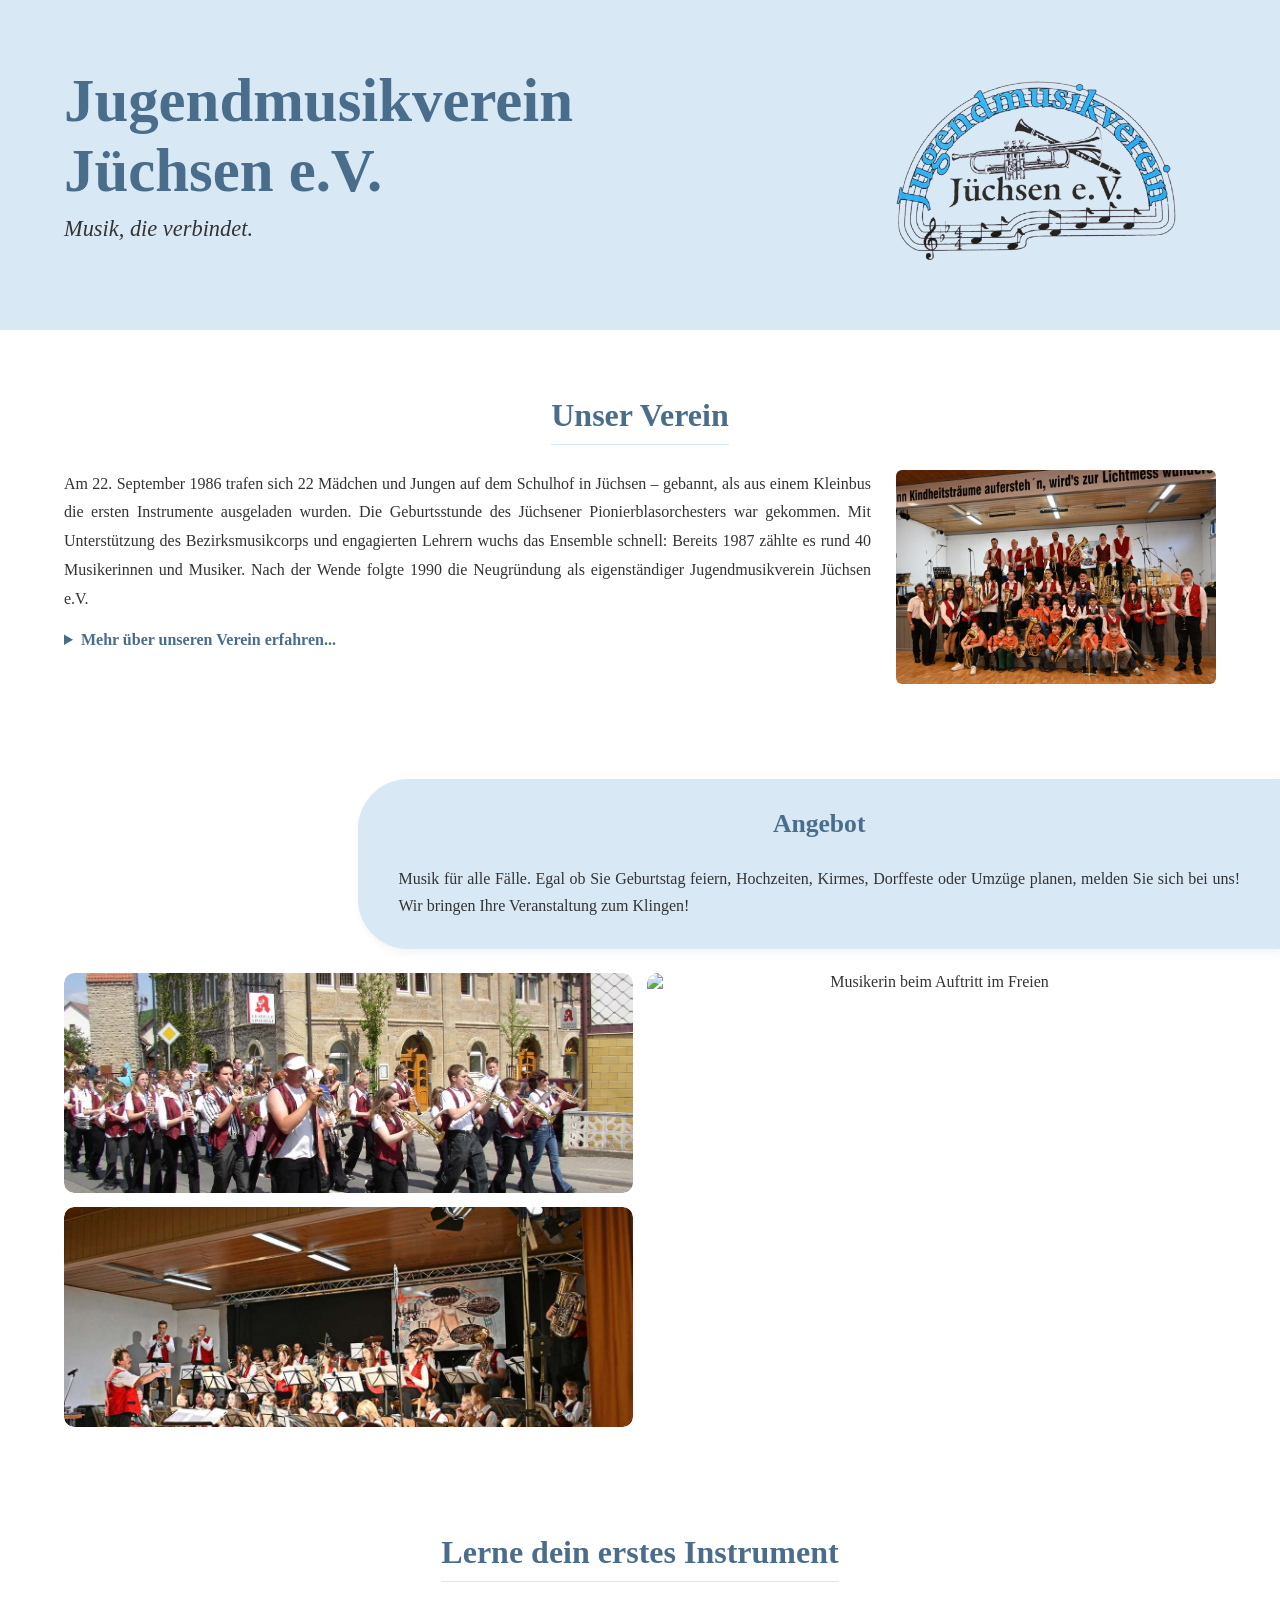
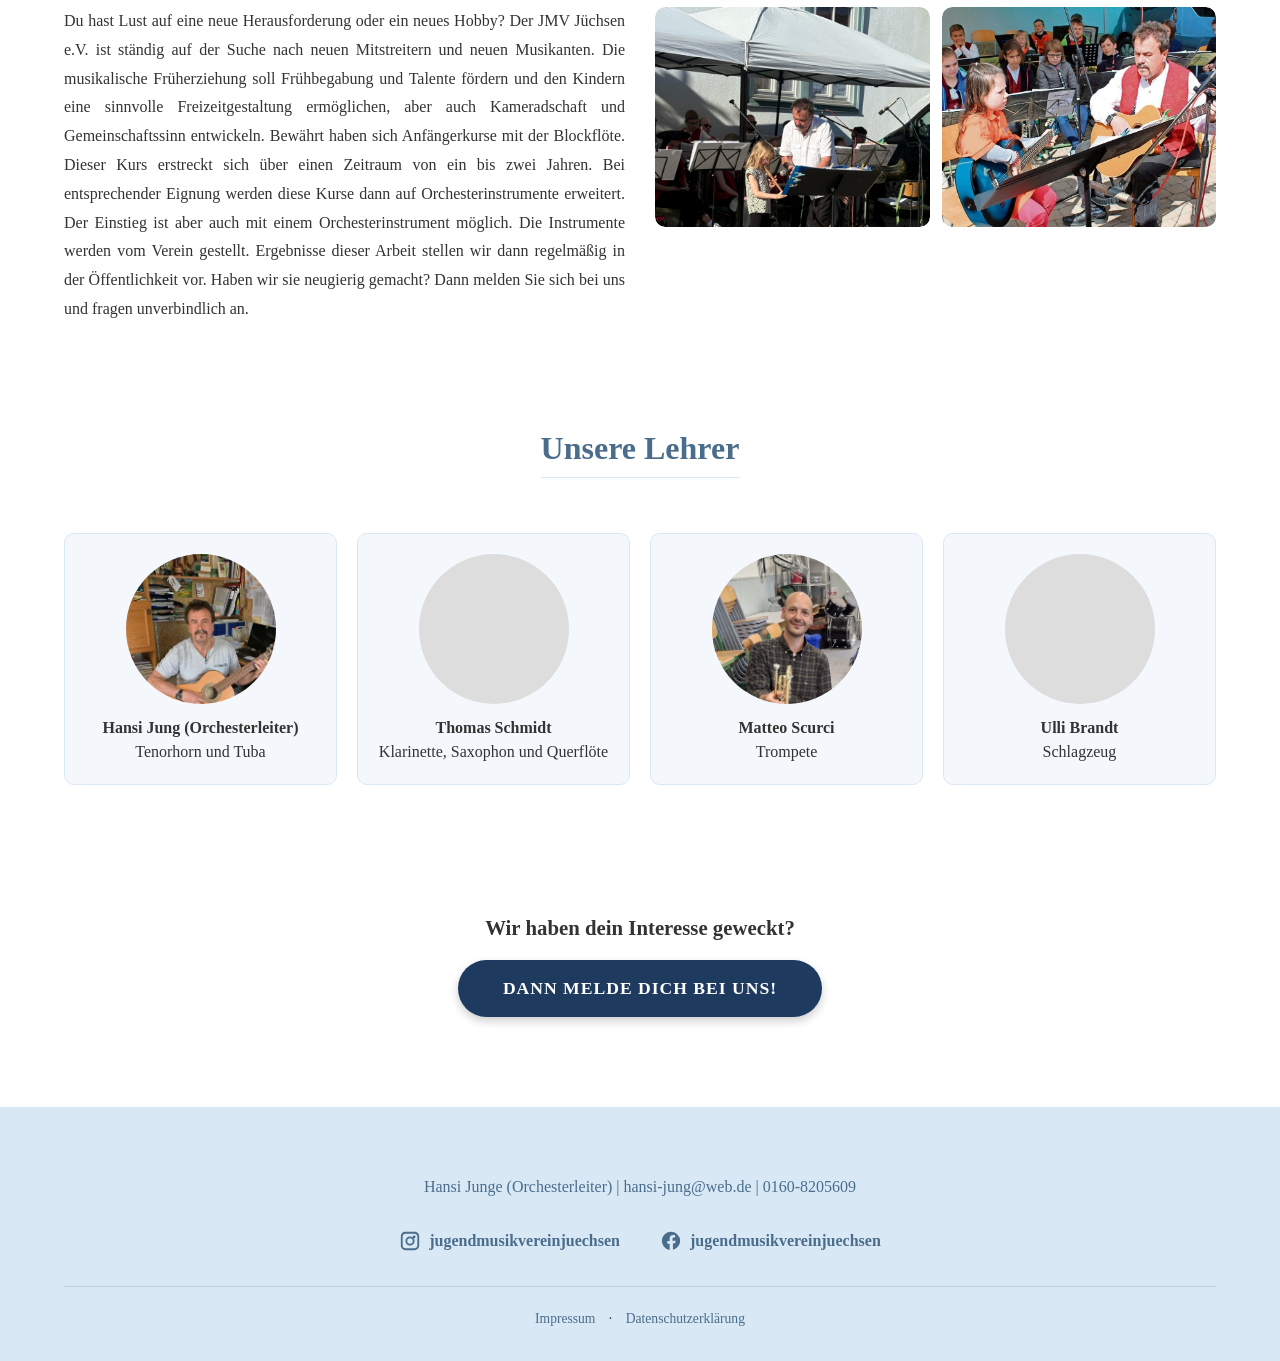
==== index.html @ d999003b "teacher grid" ====
<!DOCTYPE html>
<html lang="de">
<head>
    <meta charset="UTF-8">
    <meta name="viewport" content="width=device-width, initial-scale=1.0">
    <title>Jugendmusikverein Jüchsen e.V.</title>
    <link rel="stylesheet" href="style.css">
</head>
<body>

    <header class="header">
        <div class="header-content">
            <div>
                <h1>Jugendmusikverein <br>Jüchsen e.V.</h1>
                <p class="tagline">Musik, die verbindet.</p>
            </div>
            <img src="bilder/logo_bgr.png" alt="Logo JMV Jüchsen" class="logo-top">
        </div>
    </header>

    <main class="content-wrapper">

        <section class="section" id="verein">
            <h2>Unser Verein</h2>
            <div class="text-block">
                <img src="bilder/Abschlusskonzert_25.jpg" alt="Mitglieder des JMV beim Abschlusskonzert 2025" class="members">
                <p>Am 22. September 1986 trafen sich 22 Mädchen und Jungen auf dem Schulhof in Jüchsen – gebannt, 
                    als aus einem Kleinbus die ersten Instrumente ausgeladen wurden. Die Geburtsstunde des Jüchsener 
                    Pionierblasorchesters war gekommen. Mit Unterstützung des Bezirksmusikcorps und engagierten Lehrern wuchs 
                    das Ensemble schnell: Bereits 1987 zählte es rund 40 Musikerinnen und Musiker. Nach der Wende folgte 1990 die 
                    Neugründung als eigenständiger Jugendmusikverein Jüchsen e.V.</p>
                <details>
                    <summary>Mehr über unseren Verein erfahren...</summary>
                    <p>Die nächsten Jahre standen voller Highlights: regelmäßige Musikfeste, eine Konzertreise nach Spanien (1992), Probenlager am ungarischen 
                        Balaton und 1995 ein ganz besonderer Moment – der erste Live-Auftritt im Fernsehen bei der Grünen Woche in Berlin. Bei den Wertungsspielen 
                        des Blasmusikverbandes Thüringen belegte der Verein stets obere Plätze und bewies damit, was mit Leidenschaft und Einsatz möglich ist.

                        Auch heute ist der Jugendmusikverein aus dem kulturellen Leben der Region nicht wegzudenken. Mit zahlreichen Auftritten im Jahr – bei Dorffesten, 
                        Kirchweihfeiern, Jubiläen und festlichen Konzerten – ist das Orchester ein verlässlicher Begleiter im Grabfeld und Werratal. Über 40 aktive und 
                        passive Mitglieder tragen den Verein, und jedes Jahr kommen neue junge Musikerinnen und Musiker dazu.

                        Im Jahr 2026 feiern wir unser 40-jähriges Jubiläum – vier Jahrzehnte, in denen der Verein Generationen zusammengebracht hat. 
                        Musik, Gemeinschaft und Heimatverbundenheit: Das war von Anfang an unser Antrieb, und das ist es bis heute.</p>

                    <div class="history-photos">
                        <figure>
                            <img src="bilder/auftritt_1987.jpeg" alt="1. Auftritt bei der Schuleinführungsfeier 1987">
                            <figcaption>1. Auftritt – Schuleinführungsfeier 1987</figcaption>
                        </figure>
                        <figure>
                            <img src="bilder/marsch_frueher.jpeg" alt="Marschkapelle in orangefarbener Uniform, Ende der 1980er Jahre">
                            <figcaption>Marsch durch Jüchsen, Ende der 1980er</figcaption>
                        </figure>
                        <figure>
                            <img src="bilder/verein_90er.jpeg" alt="Vereinsfoto vor Fachwerkhaus, Anfang der 1990er Jahre">
                            <figcaption>Der Verein nach der Neugründung, Anfang der 1990er</figcaption>
                        </figure>
                        <figure>
                            <img src="bilder/musikfest.jpeg" alt="3. Musikfest im Festzelt">
                            <figcaption>3. Musikfest</figcaption>
                        </figure>
                        <figure>
                            <img src="bilder/ungarn_boot.jpeg" alt="Probenlager am ungarischen Balaton – Ausflug mit dem Segelboot">
                            <figcaption>Probenlager am Balaton</figcaption>
                        </figure>
                        <figure>
                            <img src="bilder/schuetzenfest_1997.jpeg" alt="Das Jugendblasorchester Jüchsen beim Schützenfest in Suhl 1997">
                            <figcaption>Schützenfest Suhl 1997</figcaption>
                        </figure>
                        <figure>
                            <img src="bilder/verein_alt.jpg" alt="Der Verein in früheren Jahren vor dem Museum">
                            <figcaption>Vor dem Jüchsener Museum</figcaption>
                        </figure>
                        <figure>
                            <img src="bilder/marsch_modern2.jpeg" alt="Der JMV Jüchsen beim Umzug in Oberstadt">
                            <figcaption>Umzug in Oberstadt 2003</figcaption>
                        </figure>
                    </div>
                </details>
            </div>
        </section>

        <section class="section" id="angebot">
            <div class="offer-box">
                <h3>Angebot</h3>
                <p>Musik für alle Fälle. Egal ob Sie Geburtstag feiern, Hochzeiten, Kirmes, Dorffeste oder Umzüge planen, melden Sie sich bei uns! Wir bringen Ihre Veranstaltung zum Klingen!</p>
            </div>
            <div class="auftritt-gallery">
                <figure class="auftritt-klein">
                    <img src="bilder/marsch_modern1.jpeg" alt="Der JMV Jüchsen beim Umzug">
                </figure>
                <figure class="auftritt-hoch" style="grid-row: span 2;">
                    <img src="bilder/Anna_frei.png" alt="Musikerin beim Auftritt im Freien">
                </figure>
                <figure class="auftritt-klein">
                    <img src="bilder/Abschlusskonzert_24.jpg" alt="Das Orchester beim Abschlusskonzert 2024">
                </figure>
            </div>
        </section>

        <section class="section" id="mitmachen">
            <h2>Lerne dein erstes Instrument</h2>
            <div class="mitmachen-layout">
                <div class="text-block">
                    <p>Du hast Lust auf eine neue Herausforderung oder ein neues Hobby? Der JMV Jüchsen e.V. ist ständig auf der Suche nach neuen Mitstreitern und neuen Musikanten. Die musikalische Früherziehung soll Frühbegabung und Talente fördern und den Kindern eine sinnvolle Freizeitgestaltung ermöglichen, aber auch Kameradschaft und Gemeinschaftssinn entwickeln. Bewährt haben sich Anfängerkurse mit der Blockflöte. Dieser Kurs erstreckt sich über einen Zeitraum von ein bis zwei Jahren. Bei entsprechender Eignung werden diese Kurse dann auf Orchesterinstrumente erweitert. Der Einstieg ist aber auch mit einem Orchesterinstrument möglich. Die Instrumente werden vom Verein gestellt. Ergebnisse dieser Arbeit stellen wir dann regelmäßig in der Öffentlichkeit vor. Haben wir sie neugierig gemacht? Dann melden Sie sich bei uns und fragen unverbindlich an.</p>
                </div>
                <div class="mitmachen-photos">
                    <figure>
                        <img src="bilder/IMG_3695.jpeg" alt="Nachwuchsmusikanten mit Blockflöte beim Auftritt">
                    </figure>
                    <figure>
                        <img src="bilder/nachwuchs_gitarre.jpg" alt="Nachwuchsmusikanten beim Gitarre spielen">
                    </figure>
                </div>
            </div>
        </section>

        <section class="section teachers" id="lehrer">
            <h2>Unsere Lehrer</h2>
            <div class="teacher-grid">
                <div class="teacher-card">
                    <div class="profile-img-wrap">
                        <img src="bilder/Hansi.jpg" alt="Hansi Jung">
                    </div>
                        <div class="teacher-info"><strong>Hansi Jung (Orchesterleiter)</strong><br>Tenorhorn und Tuba</div>
                    </div>
                    <div class="teacher-card">
                        <div class="profile-placeholder"></div>
                        <!--<img src="bilder/thomas.jpg" alt="Thomas Schmidt" class="profile-photo">-->
                        <div class="teacher-info"><strong>Thomas Schmidt</strong><br>Klarinette, Saxophon und Querflöte</div>
                    </div>
                    <div class="teacher-card">
                        <div class="profile-img-wrap">
                            <img src="bilder/Matteo.jpeg" alt="Matteo Scurci">
                        </div>
                        <div class="teacher-info"><strong>Matteo Scurci</strong><br>Trompete</div>
                    </div>
                    <div class="teacher-card">
                        <!--<img src="bilder/ulli.jpg" alt="Ulli" class="profile-photo">-->
                        <div class="profile-placeholder"></div>
                        <div class="teacher-info"><strong>Ulli Brandt</strong><br>Schlagzeug</div>
                    </div>
                </div>
            </div>
        </section>

        <section class="cta-section">
            <h3>Wir haben dein Interesse geweckt?</h3>
            <a href="mailto:hansi-jung@web.de" class="cta-button">DANN MELDE DICH BEI UNS!</a>
        </section>

    </main>

    <footer class="footer">
        <div class="footer-contact">
            <h3> Hansi Junge (Orchesterleiter)    |   hansi-jung@web.de     |       0160-8205609</h3>
        </div>
        <div class="footer-social">
            <div class="social-item">
                <svg class="social-icon" xmlns="http://www.w3.org/2000/svg" viewBox="0 0 24 24">
                    <path d="M7 2C4.243 2 2 4.243 2 7v10c0 2.757 2.243 5 5 5h10c2.757 0 5-2.243 
                            5-5V7c0-2.757-2.243-5-5-5H7zm10 2c1.654 0 3 1.346 3 3v10c0 
                            1.654-1.346 3-3 3H7c-1.654 0-3-1.346-3-3V7c0-1.654 1.346-3 
                            3-3h10zm-5 3a5 5 0 100 10 5 5 0 000-10zm0 2a3 3 0 110 6 
                            3 3 0 010-6zm4.5-3a1.5 1.5 0 100 3 1.5 1.5 0 000-3z"/>
                </svg>
                <a href="https://www.instagram.com/jugendmusikverein_juechsen/" target="_blank" rel="noopener">
                    jugendmusikvereinjuechsen
                </a>
            </div>
            <div class="social-item">
                <svg class="social-icon" xmlns="http://www.w3.org/2000/svg" viewBox="0 0 24 24">
                    <path d="M22 12a10 10 0 10-11.5 9.87v-6.99H8v-2.88h2.5V9.41c0-2.47 
                            1.48-3.84 3.74-3.84 1.08 0 2.22.19 2.22.19v2.44h-1.25c-1.23 
                            0-1.61.77-1.61 1.56v1.87H17l-.4 2.88h-2.46v6.99A10 10 
                            0 0022 12z"/>
                </svg>
                <a href="https://www.facebook.com/profile.php?id=61574702482838" target="_blank" rel="noopener">
                    jugendmusikvereinjuechsen
                </a>
            </div>
        </div>
        <div class="footer-legal">
            <a href="impressum.html">Impressum</a>
            <span>·</span>
            <a href="datenschutz.html">Datenschutzerklärung</a>
        </div>
    </footer>

</body>
</html>
---- style.css ----
:root {
    --light-blue: #d9e8f5;
    --dark-blue: #4a6d8c;
    --navy: #1e3a5f;
    --white: #ffffff;
    --text: #333333;
    --bg-light: #f4f8fc;
}

* {
    box-sizing: border-box;
}

html, body {
    font-family: 'Times New Roman', serif;
    margin: 0;
    padding: 0;
    max-width: 100%;
    overflow-x: hidden;
    color: var(--text);
    background-color: var(--white);
}

/* ============================
   HEADER
   ============================ */
.header {
    background-color: var(--light-blue);
    padding: 40px 5vw;
    width: 100%;
}

.header-content {
    max-width: 1200px;
    width: 100%;
    margin: 0 auto;
    display: flex;
    align-items: center;
    justify-content: space-between;
    gap: 40px;
}

.header h1 {
    color: var(--dark-blue);
    font-size: 3.8rem;
    margin: 0;
    line-height: 1.15;
}

.tagline {
    font-style: italic;
    margin-top: 10px;
    font-size: 1.4rem;
    color: var(--text);
}

.logo-top {
    max-height: 250px;
    width: auto;
    flex-shrink: 0;
}

/* ============================
   MAIN CONTENT
   ============================ */
.content-wrapper {
    margin-top: 40px;
    padding: 0 5vw;
    overflow-x: hidden;
}

.section {
    margin-bottom: 80px;
    text-align: center;
}

h2 {
    color: var(--dark-blue);
    font-size: 2rem;
    border-bottom: 1px solid var(--light-blue);
    display: inline-block;
    padding-bottom: 10px;
    margin-bottom: 25px;
}

/* ============================
   TEXT BLOCK (Unser Verein)
   ============================ */
.text-block {
    text-align: justify;
    hyphens: auto;
    line-height: 1.8;
}

.text-block::after {
    content: "";
    display: block;
    clear: both;
}

.members {
    float: right;
    margin: 0 0 15px 25px;
    width: 320px;
    height: auto;
    border-radius: 6px;
}

.text-block p {
    margin: 0;
    text-align: justify;
    hyphens: auto;
    line-height: 1.8;
}

details summary {
    cursor: pointer;
    color: var(--dark-blue);
    font-weight: bold;
    margin-top: 12px;
    text-align: left;
}

details p {
    margin-top: 12px;
    text-align: justify;
    hyphens: auto;
    line-height: 1.8;
}

/* ============================
   HISTORY PHOTOS (inside details)
   ============================ */
.history-photos {
    display: grid;
    grid-template-columns: repeat(4, 1fr);
    gap: 14px;
    margin-top: 24px;
    clear: both;
}

.history-photos figure {
    margin: 0;
}

.history-photos img {
    width: 100%;
    height: 180px;
    object-fit: cover;
    border-radius: 8px;
    display: block;
}

.history-photos figcaption {
    font-size: 0.8rem;
    color: #666;
    margin-top: 5px;
    text-align: center;
    font-style: italic;
}

/* ============================
   ANGEBOT BOX
   ============================ */
.offer-box {
    background-color: var(--light-blue);
    padding: 30px 40px;
    border-radius: 50px 0 0 50px;
    width: 80%;
    margin: 0 calc(-5vw) 0 auto;
    text-align: justify;
    hyphens: auto;
    box-shadow: 2px 4px 10px rgba(0,0,0,0.05);
    overflow: hidden;
}

.offer-box h3 {
    margin-top: 0;
    color: var(--dark-blue);
    text-align: center;
    font-size: 1.6rem;
}

.offer-box p {
    margin-bottom: 0;
    line-height: 1.7;
}

/* ============================
   AUFTRITT GALLERY (Angebot)
   ============================ */
.auftritt-gallery {
    display: grid;
    grid-template-columns: 1fr 1fr;
    grid-template-rows: auto auto;
    gap: 14px;
    margin-top: 24px;
}

.auftritt-gallery figure {
    margin: 0;
    overflow: hidden;
    border-radius: 10px;
}

.auftritt-klein img {
    width: 100%;
    height: 220px;
    object-fit: cover;
    object-position: center;
    display: block;
    border-radius: 10px;
    transition: transform 0.3s ease;
}

.auftritt-hoch {
    grid-column: 2;
    grid-row: 1 / span 2;
}

.auftritt-hoch img {
    width: 100%;
    height: 100%;
    object-fit: cover;
    object-position: center top;
    display: block;
    border-radius: 10px;
    transition: transform 0.3s ease;
}

.auftritt-gallery figure:hover img {
    transform: scale(1.02);
}

/* ============================
   MITMACHEN LAYOUT
   ============================ */
.mitmachen-layout {
    display: grid;
    grid-template-columns: 1fr 1fr;
    gap: 30px;
    align-items: start;
    text-align: left;
}

.mitmachen-layout .text-block {
    align-self: center;
}

.mitmachen-photos {
    display: grid;
    grid-template-columns: 1fr 1fr;
    gap: 12px;
}

.mitmachen-photos figure {
    margin: 0;
    overflow: hidden;
    border-radius: 10px;
}

.mitmachen-photos img {
    width: 100%;
    height: 220px;
    object-fit: cover;
    object-position: top;
    display: block;
    border-radius: 10px;
}

/* ============================
   LEHRER
   ============================ */
.teacher-grid {
    display: grid;
    grid-template-columns: repeat(auto-fit, minmax(200px, 1fr));
    gap: 20px;
    margin-top: 30px;
}

.teacher-card {
    display: flex;
    flex-direction: column;
    align-items: center;
    text-align: center;
    padding: 20px 15px;
    background-color: var(--bg-light);
    border-radius: 10px;
    border: 1px solid var(--light-blue);
}

.profile-placeholder {
    width: 150px;
    height: 150px;
    background-color: #ddd;
    border-radius: 50%;
    margin-bottom: 12px;
}

.profile-img-wrap {
    width: 150px;
    height: 150px;
    border-radius: 50%;
    overflow: hidden;
    margin-bottom: 12px;
    flex-shrink: 0;
}

.profile-img-wrap img {
    width: 100%;
    height: 100%;
    object-fit: cover;
    object-position: center top;
}

.teacher-info {
    line-height: 1.5;
}

/* ============================
   CTA
   ============================ */
.cta-section {
    text-align: center;
    padding: 30px 20px;
    margin-top: 60px;
    margin-bottom: 60px;
}

.cta-section h3 {
    font-size: 1.3rem;
    color: var(--text);
    margin-bottom: 20px;
}

.cta-button {
    background-color: var(--navy);
    color: white;
    padding: 18px 45px;
    border-radius: 40px;
    text-decoration: none;
    font-weight: bold;
    font-size: 1.1rem;
    display: inline-block;
    letter-spacing: 1px;
    box-shadow: 0 4px 10px rgba(0,0,0,0.2);
    transition: background 0.2s ease, transform 0.2s ease;
}

.cta-button:hover {
    background-color: var(--dark-blue);
    transform: translateY(-2px);
}

/* ============================
   FOOTER
   ============================ */
.footer {
    background-color: var(--light-blue);
    width: 100%;
    padding: 50px 5vw 30px;
    text-align: center;
    line-height: 1.8;
    box-sizing: border-box;
}

.footer-contact {
    margin-bottom: 25px;
}

.footer-social {
    display: flex;
    gap: 40px;
    justify-content: center;
    flex-wrap: wrap;
    margin-bottom: 30px;
}

.social-item {
    display: flex;
    align-items: center;
    gap: 8px;
}

.social-icon {
    width: 22px;
    height: 22px;
    fill: var(--dark-blue);
    flex-shrink: 0;
}

.footer-contact h3 {
    color: var(--dark-blue);
    text-decoration: none;
    font-weight: normal;
    font-size: 16px;
}

.footer-social a {
    color: var(--dark-blue);
    text-decoration: none;
    font-weight: bold;
}

.footer-social a:hover {
    color: var(--navy);
    text-decoration: underline;
}

.footer-legal {
    margin-top: 20px;
    font-size: 0.85rem;
    border-top: 1px solid rgba(0,0,0,0.1);
    padding-top: 20px;
}

.footer-legal a {
    color: var(--dark-blue);
    text-decoration: none;
}

.footer-legal a:hover {
    text-decoration: underline;
}

.footer-legal span {
    margin: 0 10px;
}

/* ============================
   MOBILE  ≤ 768px
   ============================ */
@media (max-width: 768px) {

    .header {
        padding: 30px 5vw;
    }

    .header-content {
        flex-direction: column;
        align-items: center;
        text-align: center;
        gap: 20px;
    }

    .header h1 {
        font-size: 2.4rem;
    }

    .tagline {
        font-size: 1.1rem;
    }

    .logo-top {
        max-height: 160px;
    }

    .members {
        float: none;
        display: block;
        width: 100%;
        max-width: 420px;
        margin: 0 auto 20px;
        border-radius: 8px;
    }

    .section {
        margin-bottom: 50px;
    }

    h2 {
        font-size: 1.6rem;
    }

    /* History: 2 Spalten auf Mobil */
    .history-photos {
        grid-template-columns: repeat(2, 1fr);
    }

    .history-photos img {
        height: 150px;
    }

    .offer-box {
        width: 100%;
        border-radius: 12px;
        margin: 0;
        padding: 24px 20px;
    }

    .offer-box h3 {
        font-size: 1.3rem;
    }

    /* Auftritt: 1 Spalte */
    .auftritt-gallery {
        grid-template-columns: 1fr;
        grid-template-rows: auto;
    }

    .auftritt-klein img {
        width: 100%;
        height: 100%;
        object-fit: cover;
        object-position: center;
        display: block;
        border-radius: 10px;
        transition: transform 0.3s ease;
    }

    .auftritt-hoch {
        grid-column: 1;
        grid-row: 1 / span 2;
        max-height: 100%;
        overflow: hidden;
    }

    .auftritt-hoch img {
        width: 100%;
        height: 100%;
        object-fit: cover;
        object-position: center top;
        display: block;
        border-radius: 10px;
        transition: transform 0.3s ease;
    }

    /* Mitmachen: untereinander */
    .mitmachen-layout {
        grid-template-columns: 1fr;
    }

    .mitmachen-photos {
        grid-template-columns: 1fr 1fr;
    }

    .mitmachen-photos img {
        height: 180px;
    }

    .teacher-grid {
        grid-template-columns: repeat(2, 1fr);
        gap: 14px;
    }

    .profile-placeholder {
        width: 90px;
        height: 90px;
    }

    .teacher-card {
        padding: 14px 10px;
    }

    .cta-section {
        margin-top: 20px;
        margin-bottom: 40px;
        padding: 20px 5vw;
    }

    .cta-button {
        display: block;
        width: 100%;
        max-width: 360px;
        margin: 0 auto;
        padding: 16px 20px;
        font-size: 1rem;
        text-align: center;
    }

    .footer {
        padding: 40px 5vw 24px;
    }

    .footer-social {
        flex-direction: column;
        align-items: center;
        gap: 16px;
    }
}

/* ============================
   SEHR KLEINE SCREENS  ≤ 400px
   ============================ */
@media (max-width: 400px) {
    .header h1 {
        font-size: 1.9rem;
    }

    .history-photos {
        grid-template-columns: 1fr;
    }

    .history-photos img {
        height: 180px;
    }

    .teacher-grid {
        grid-template-columns: repeat(2, 1fr);
    }

    .profile-placeholder {
        width: 70px;
        height: 70px;
    }

    .profile-photo {
        width: 200px;          /* Gewünschte Breite */
        height: 200px;         /* Dieselbe Höhe für ein perfektes Quadrat */
        border-radius: 50%;    /* Macht die Ecken rund */
        object-fit: cover;
    }
}
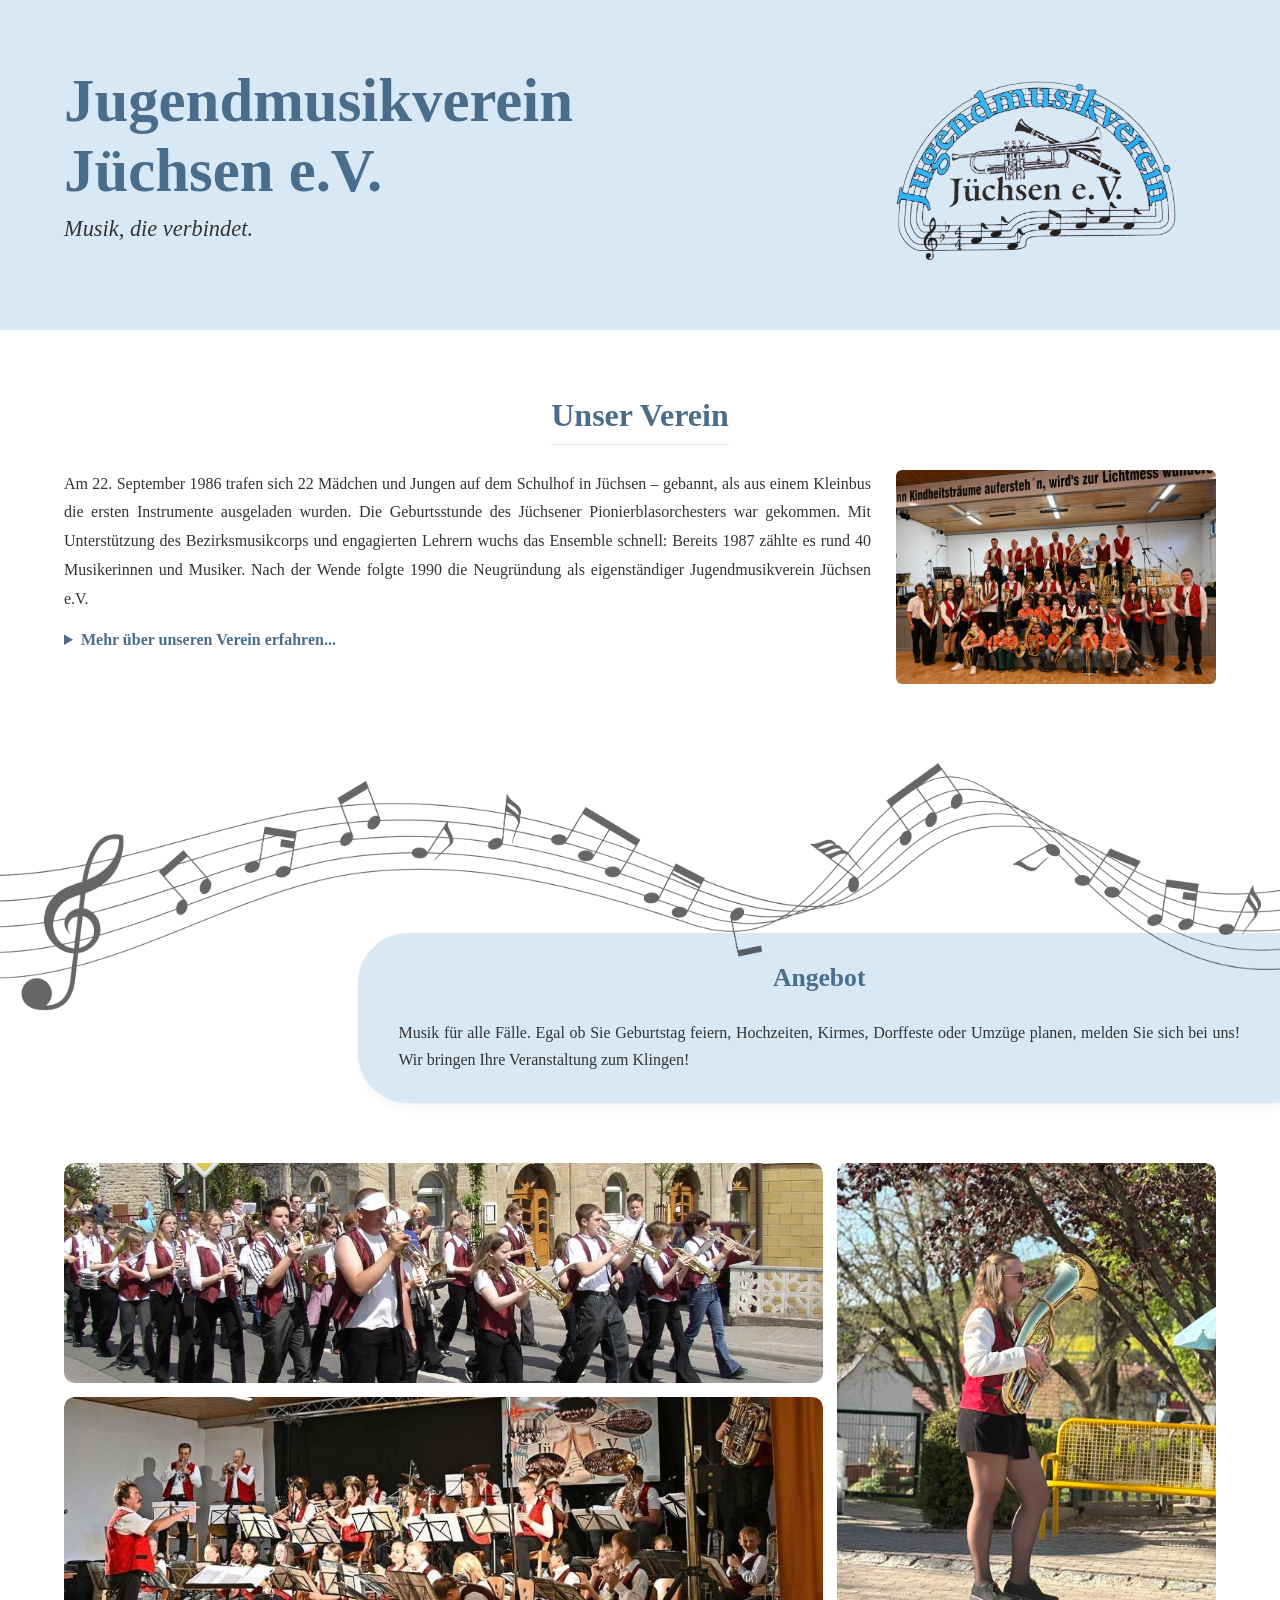
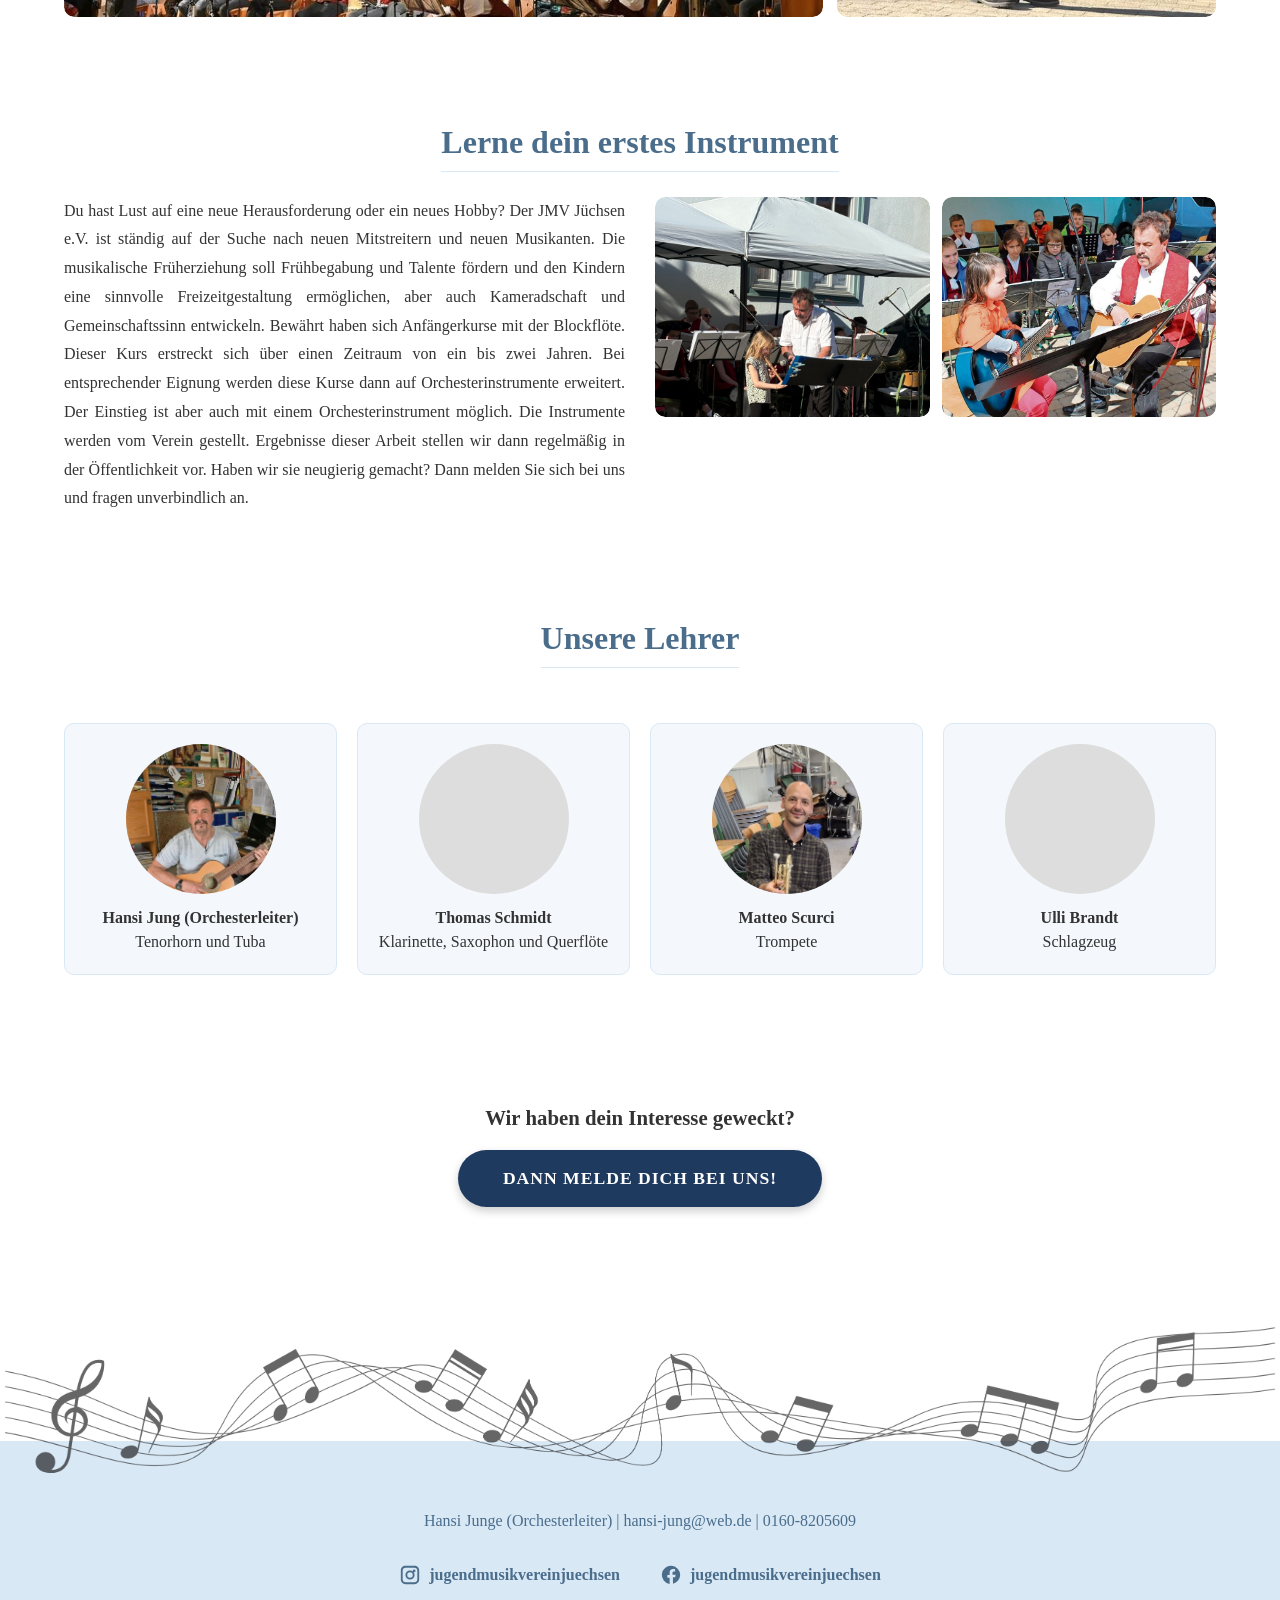
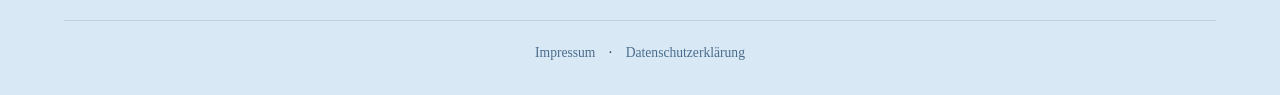
==== commit d040bf90: "update noten" ====
--- a/index.html
+++ b/index.html
@@ -80,6 +80,10 @@
             </div>
         </section>
 
+        <div class="divider">
+            <img src="bilder/noten1.png" alt="" class="music-notes">
+        </div>
+
         <section class="section" id="angebot">
             <div class="offer-box">
                 <h3>Angebot</h3>
@@ -151,6 +155,10 @@
 
     </main>
 
+     <div class="divider">
+            <img src="bilder/noten2.png" alt="" class="music-notes">
+    </div>
+
     <footer class="footer">
         <div class="footer-contact">
             <h3> Hansi Junge (Orchesterleiter)    |   hansi-jung@web.de     |       0160-8205609</h3>
--- a/style.css
+++ b/style.css
@@ -157,6 +157,23 @@
     margin-top: 5px;
     text-align: center;
     font-style: italic;
+}
+
+.divider {
+    width: 100vw;
+    position: relative;
+    left: 50%;
+    transform: translateX(-50%);
+    z-index: 3;
+    margin: -40px 0;
+    pointer-events: none;
+}
+
+.music-notes {
+    width: 100%;
+    height: auto;
+    display: block;
+    opacity: 0.6;
 }
 
 /* ============================
@@ -191,10 +208,15 @@
    ============================ */
 .auftritt-gallery {
     display: grid;
-    grid-template-columns: 1fr 1fr;
-    grid-template-rows: auto auto;
+    grid-template-columns: 2fr 1fr;
     gap: 14px;
-    margin-top: 24px;
+    padding-top: 60px;
+}
+
+.auftritt-gallery img {
+    width: 100%;
+    height: 100%;
+    object-fit: cover;
 }
 
 .auftritt-gallery figure {
@@ -492,6 +514,10 @@
         font-size: 1.3rem;
     }
 
+     #angebot {
+        margin-top: -20px;
+    }
+    
     /* Auftritt: 1 Spalte */
     .auftritt-gallery {
         grid-template-columns: 1fr;
@@ -569,6 +595,7 @@
     }
 
     .footer {
+        margin-top: -20px;
         padding: 40px 5vw 24px;
     }
 
@@ -610,4 +637,21 @@
         border-radius: 50%;    /* Macht die Ecken rund */
         object-fit: cover;
     }
+}
+
+.cta-section {
+    position: relative;
+    z-index: 2;
+}
+
+#angebot {
+    margin-top: -100px;
+    position: relative;
+    z-index: 2;
+}
+
+.footer {
+    position: relative;
+    z-index: 2;
+    margin-top: -100px;
 }
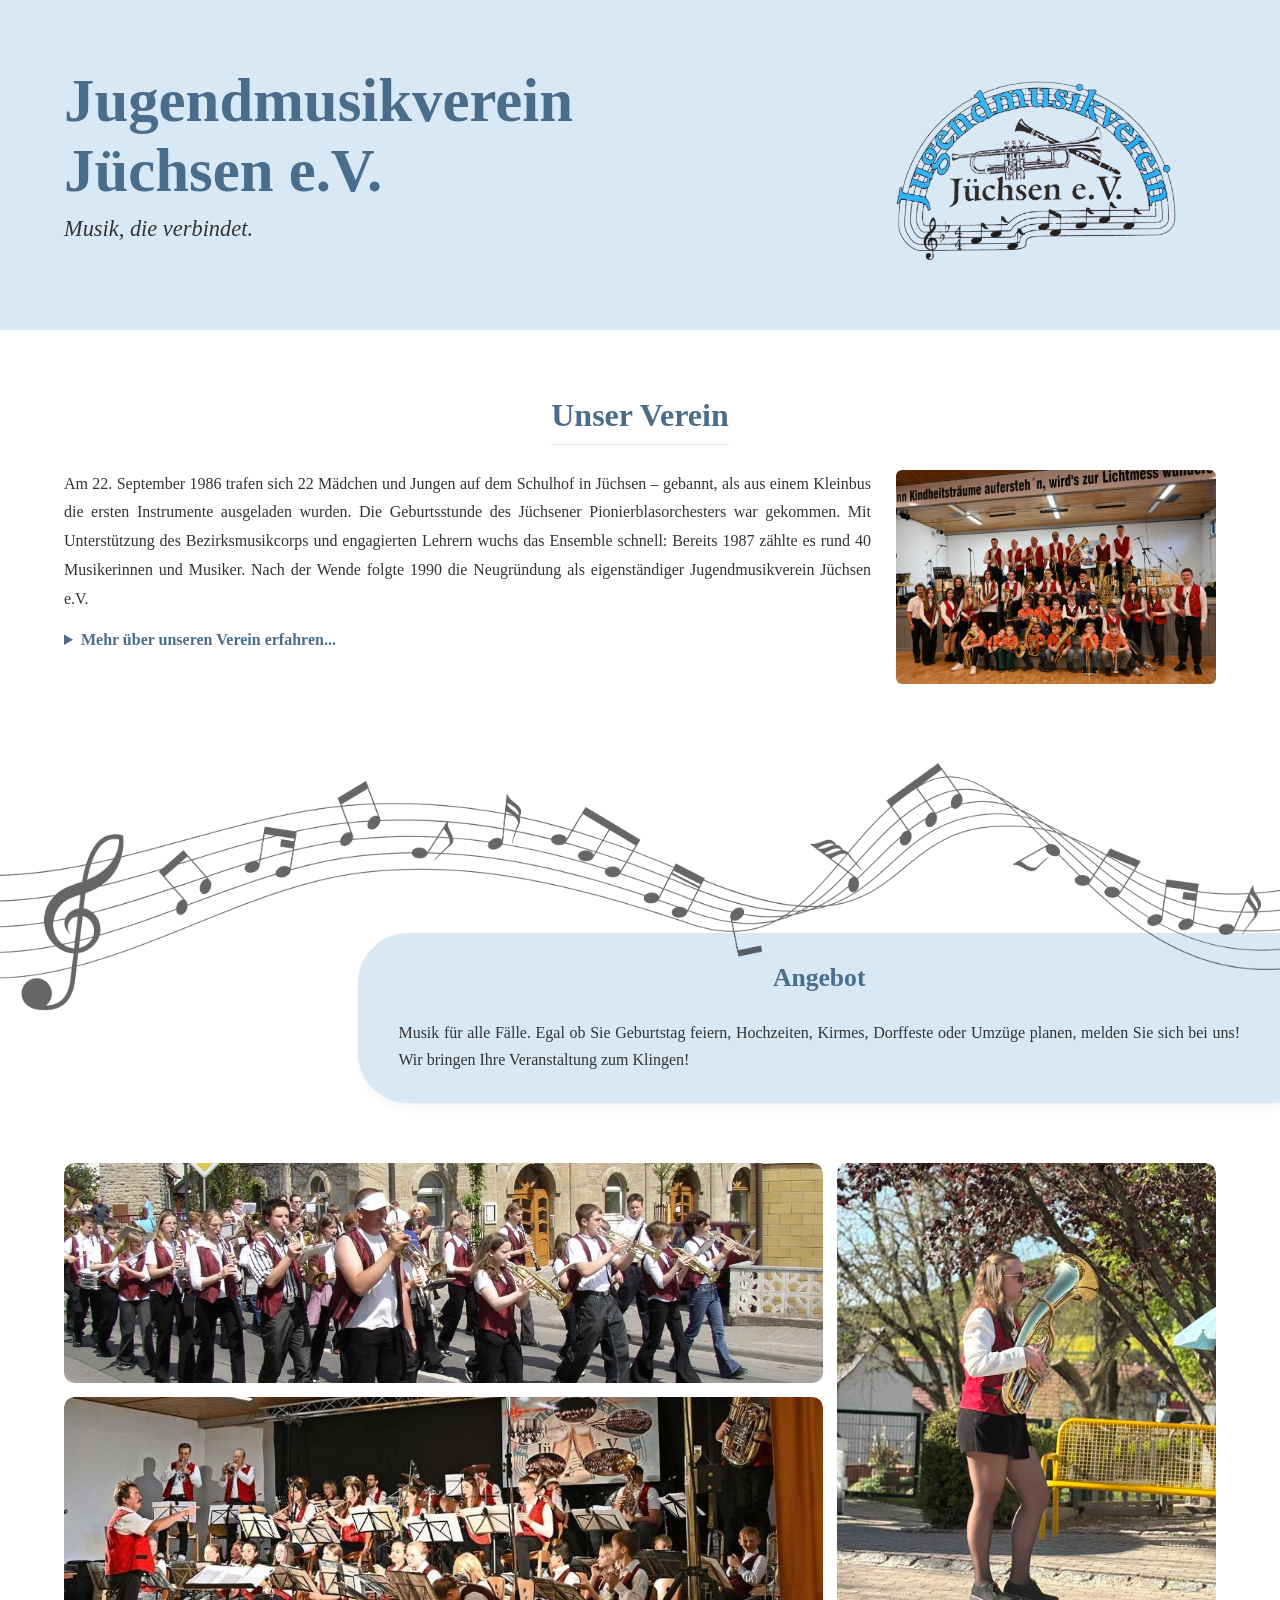
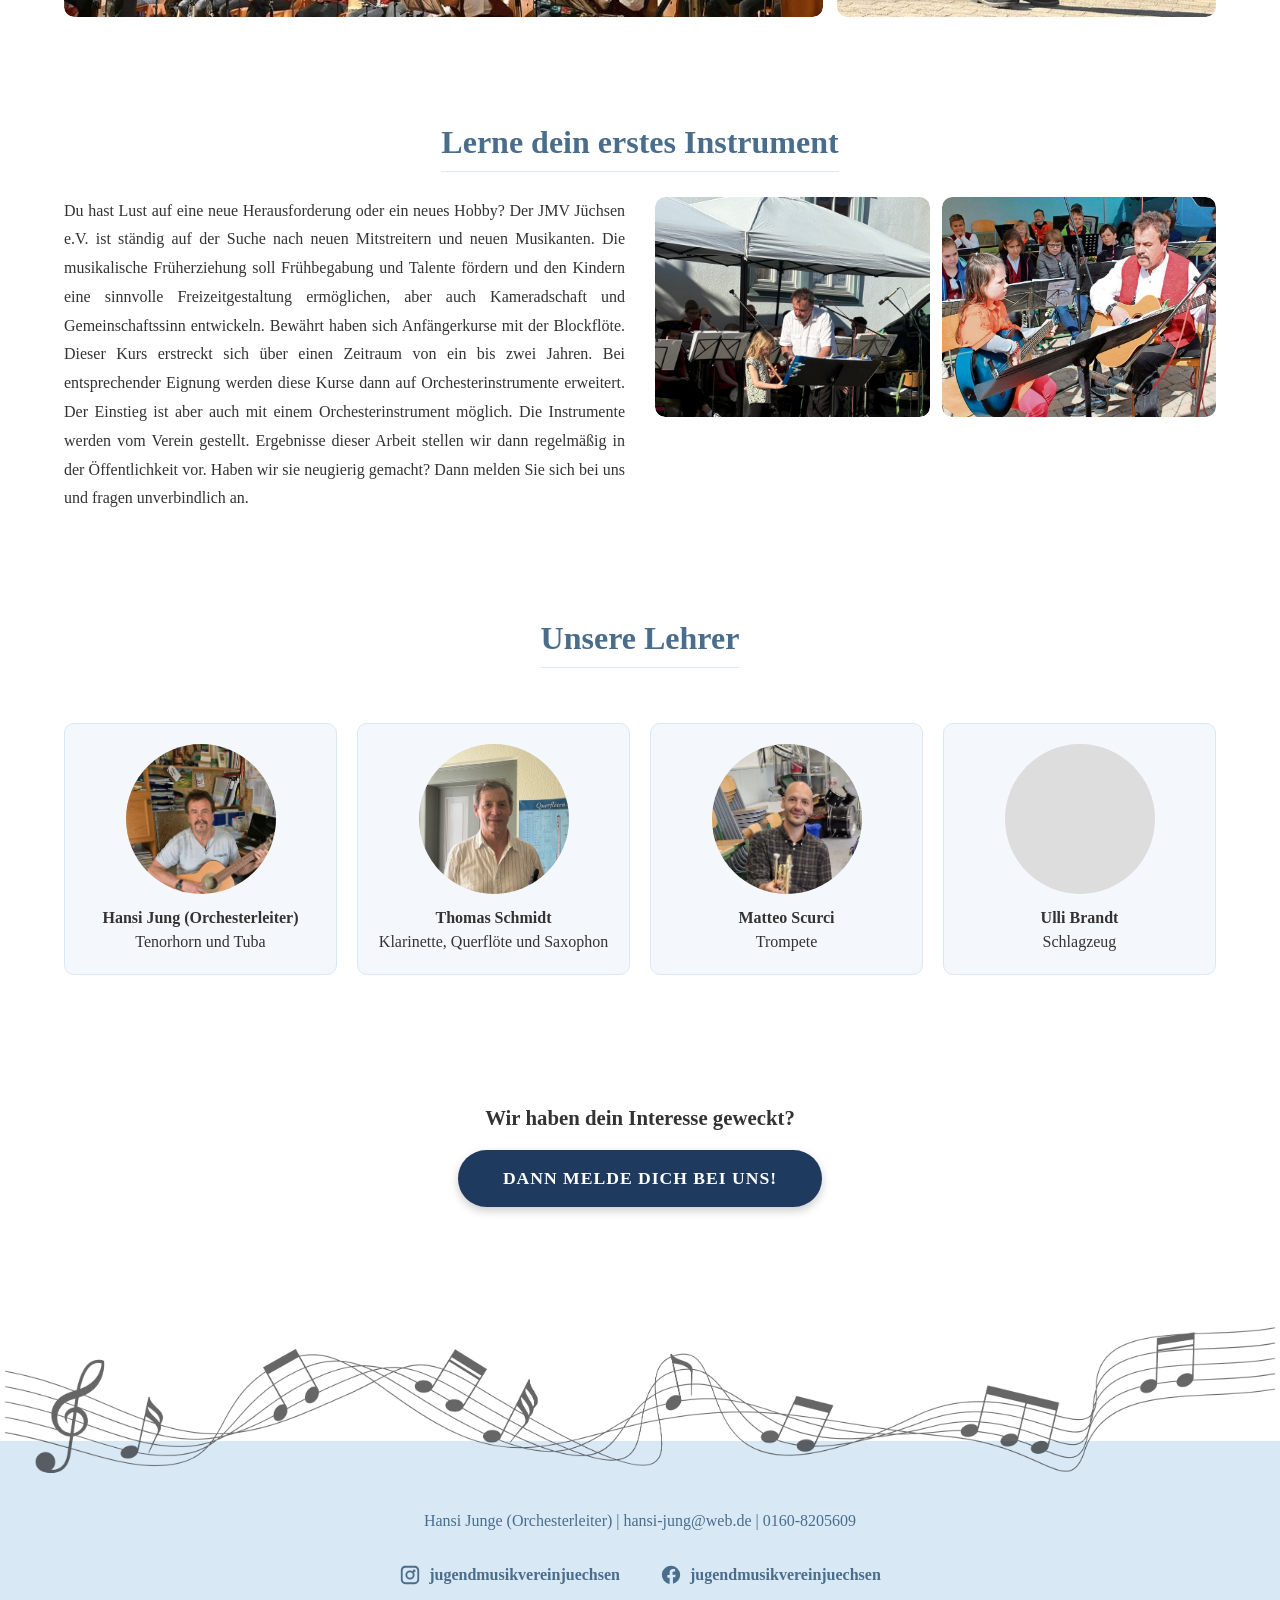
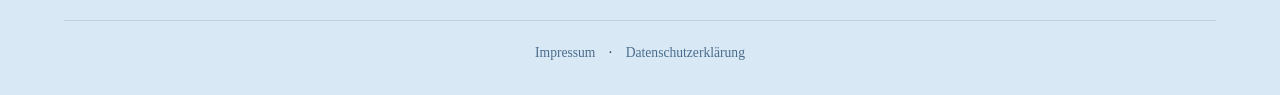
==== commit e44d19eb: "lehrer update" ====
--- a/index.html
+++ b/index.html
@@ -129,9 +129,10 @@
                         <div class="teacher-info"><strong>Hansi Jung (Orchesterleiter)</strong><br>Tenorhorn und Tuba</div>
                     </div>
                     <div class="teacher-card">
-                        <div class="profile-placeholder"></div>
-                        <!--<img src="bilder/thomas.jpg" alt="Thomas Schmidt" class="profile-photo">-->
-                        <div class="teacher-info"><strong>Thomas Schmidt</strong><br>Klarinette, Saxophon und Querflöte</div>
+                        <div class="profile-img-wrap">
+                            <img src="bilder/thomas.jpg" alt="Thomas Schmidt">
+                        </div>
+                        <div class="teacher-info"><strong>Thomas Schmidt</strong><br>Klarinette, Querflöte und Saxophon</div>
                     </div>
                     <div class="teacher-card">
                         <div class="profile-img-wrap">
--- a/style.css
+++ b/style.css
@@ -72,6 +72,8 @@
 .section {
     margin-bottom: 80px;
     text-align: center;
+    position: relative;
+    z-index: 2;
 }
 
 h2 {
@@ -159,6 +161,9 @@
     font-style: italic;
 }
 
+/* ============================
+   DIVIDER / NOTEN
+   ============================ */
 .divider {
     width: 100vw;
     position: relative;
@@ -179,6 +184,12 @@
 /* ============================
    ANGEBOT BOX
    ============================ */
+#angebot {
+    margin-top: -100px;
+    position: relative;
+    z-index: 2;
+}
+
 .offer-box {
     background-color: var(--light-blue);
     padding: 30px 40px;
@@ -347,6 +358,8 @@
     padding: 30px 20px;
     margin-top: 60px;
     margin-bottom: 60px;
+    position: relative;
+    z-index: 2;
 }
 
 .cta-section h3 {
@@ -384,6 +397,9 @@
     text-align: center;
     line-height: 1.8;
     box-sizing: border-box;
+    position: relative;
+    z-index: 2;
+    margin-top: -100px;
 }
 
 .footer-contact {
@@ -494,7 +510,6 @@
         font-size: 1.6rem;
     }
 
-    /* History: 2 Spalten auf Mobil */
     .history-photos {
         grid-template-columns: repeat(2, 1fr);
     }
@@ -514,11 +529,16 @@
         font-size: 1.3rem;
     }
 
-     #angebot {
+    #angebot {
         margin-top: -20px;
     }
-    
-    /* Auftritt: 1 Spalte */
+
+    .music-notes {
+        height: 80px;
+        object-fit: cover;
+        object-position: center;
+    }
+
     .auftritt-gallery {
         grid-template-columns: 1fr;
         grid-template-rows: auto;
@@ -551,7 +571,6 @@
         transition: transform 0.3s ease;
     }
 
-    /* Mitmachen: untereinander */
     .mitmachen-layout {
         grid-template-columns: 1fr;
     }
@@ -630,28 +649,57 @@
         width: 70px;
         height: 70px;
     }
-
-    .profile-photo {
-        width: 200px;          /* Gewünschte Breite */
-        height: 200px;         /* Dieselbe Höhe für ein perfektes Quadrat */
-        border-radius: 50%;    /* Macht die Ecken rund */
-        object-fit: cover;
-    }
-}
-
-.cta-section {
-    position: relative;
-    z-index: 2;
-}
-
-#angebot {
-    margin-top: -100px;
-    position: relative;
-    z-index: 2;
-}
-
-.footer {
-    position: relative;
-    z-index: 2;
-    margin-top: -100px;
+}
+
+/* ============================
+   LEGAL PAGES (Impressum / Datenschutz)
+   ============================ */
+.legal-section {
+    text-align: left;
+    max-width: 800px;
+    margin: 0 auto 80px;
+}
+
+.legal-content h3 {
+    color: var(--dark-blue);
+    font-size: 1.3rem;
+    margin-top: 36px;
+    margin-bottom: 10px;
+    border-bottom: 1px solid var(--light-blue);
+    padding-bottom: 6px;
+}
+
+.legal-content h4 {
+    color: var(--dark-blue);
+    font-size: 1rem;
+    margin-top: 20px;
+    margin-bottom: 6px;
+}
+
+.legal-content p {
+    line-height: 1.8;
+    margin-bottom: 14px;
+    hyphens: auto;
+}
+
+.legal-source {
+    margin-top: 40px;
+    font-size: 0.85rem;
+    color: #888;
+}
+
+.back-link {
+    margin-top: 40px;
+    padding-top: 20px;
+    border-top: 1px solid var(--light-blue);
+}
+
+.back-link a {
+    color: var(--dark-blue);
+    text-decoration: none;
+    font-weight: bold;
+}
+
+.back-link a:hover {
+    text-decoration: underline;
 }
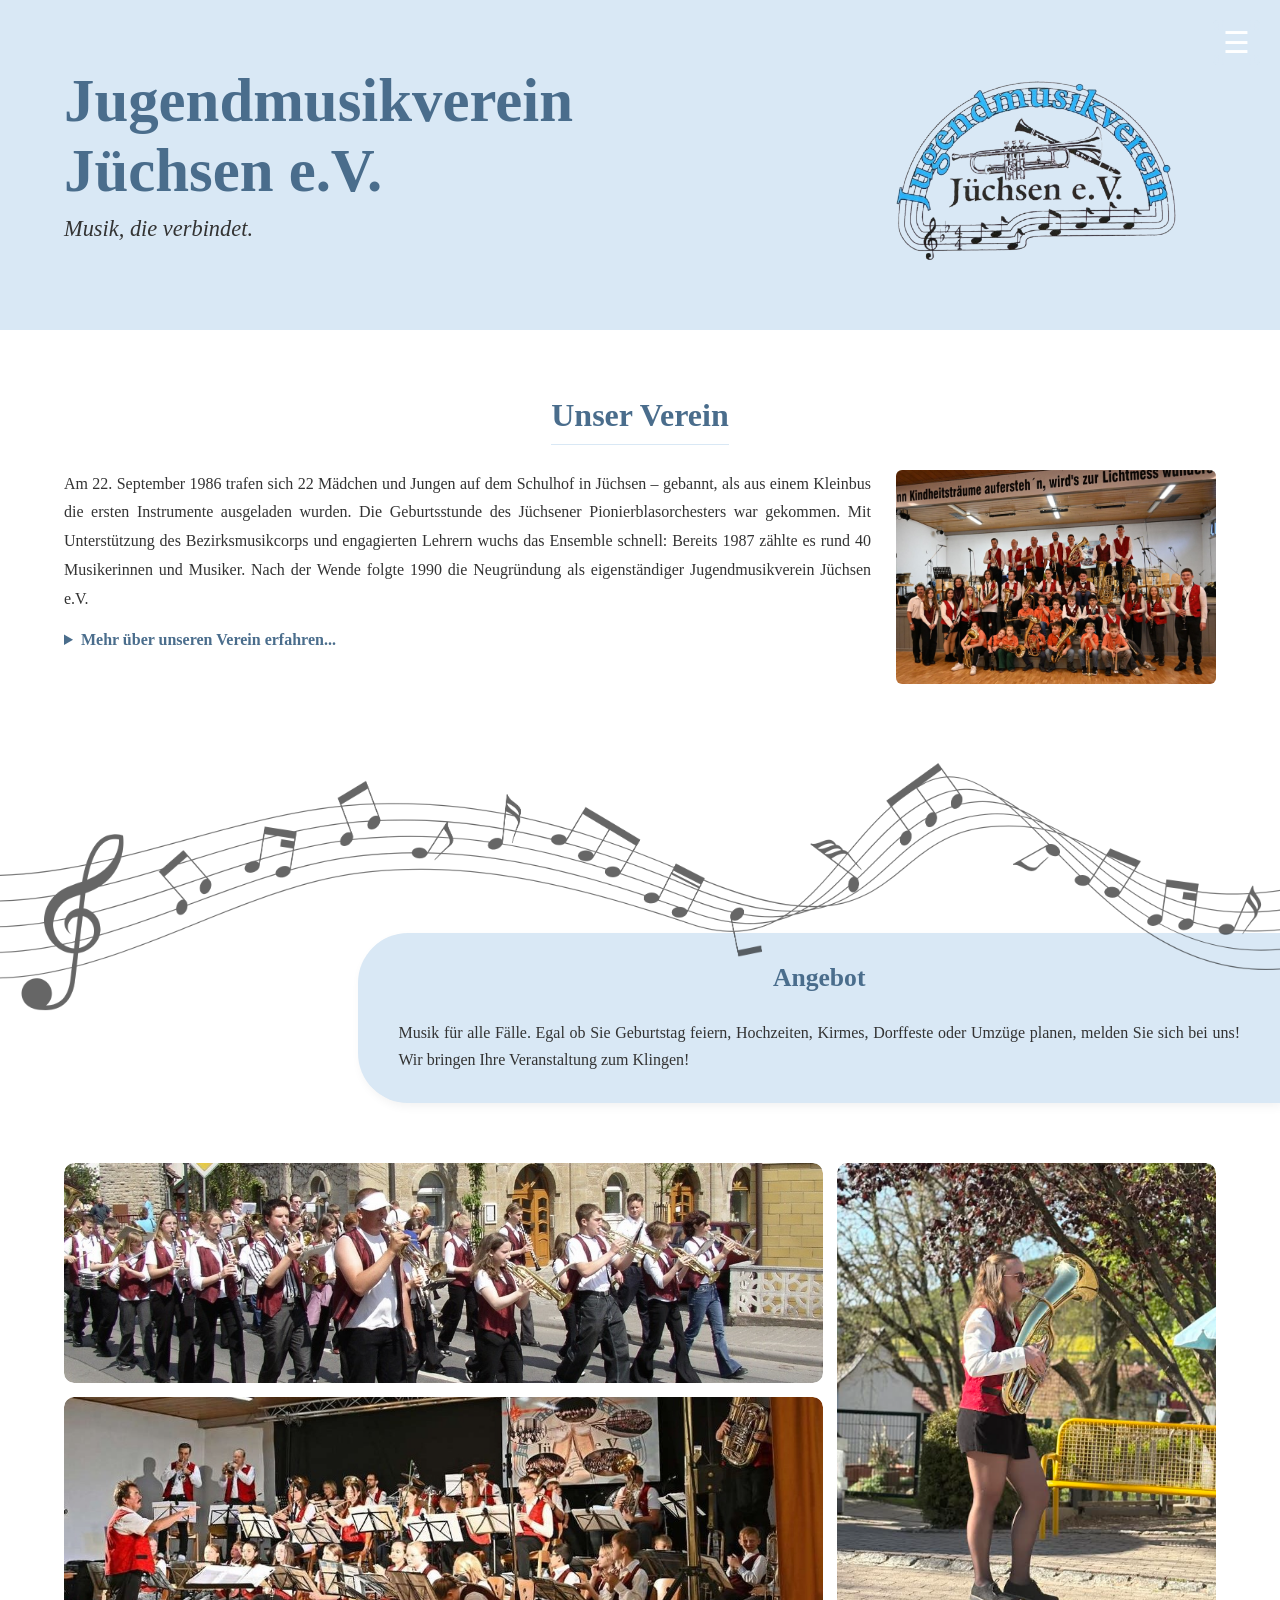
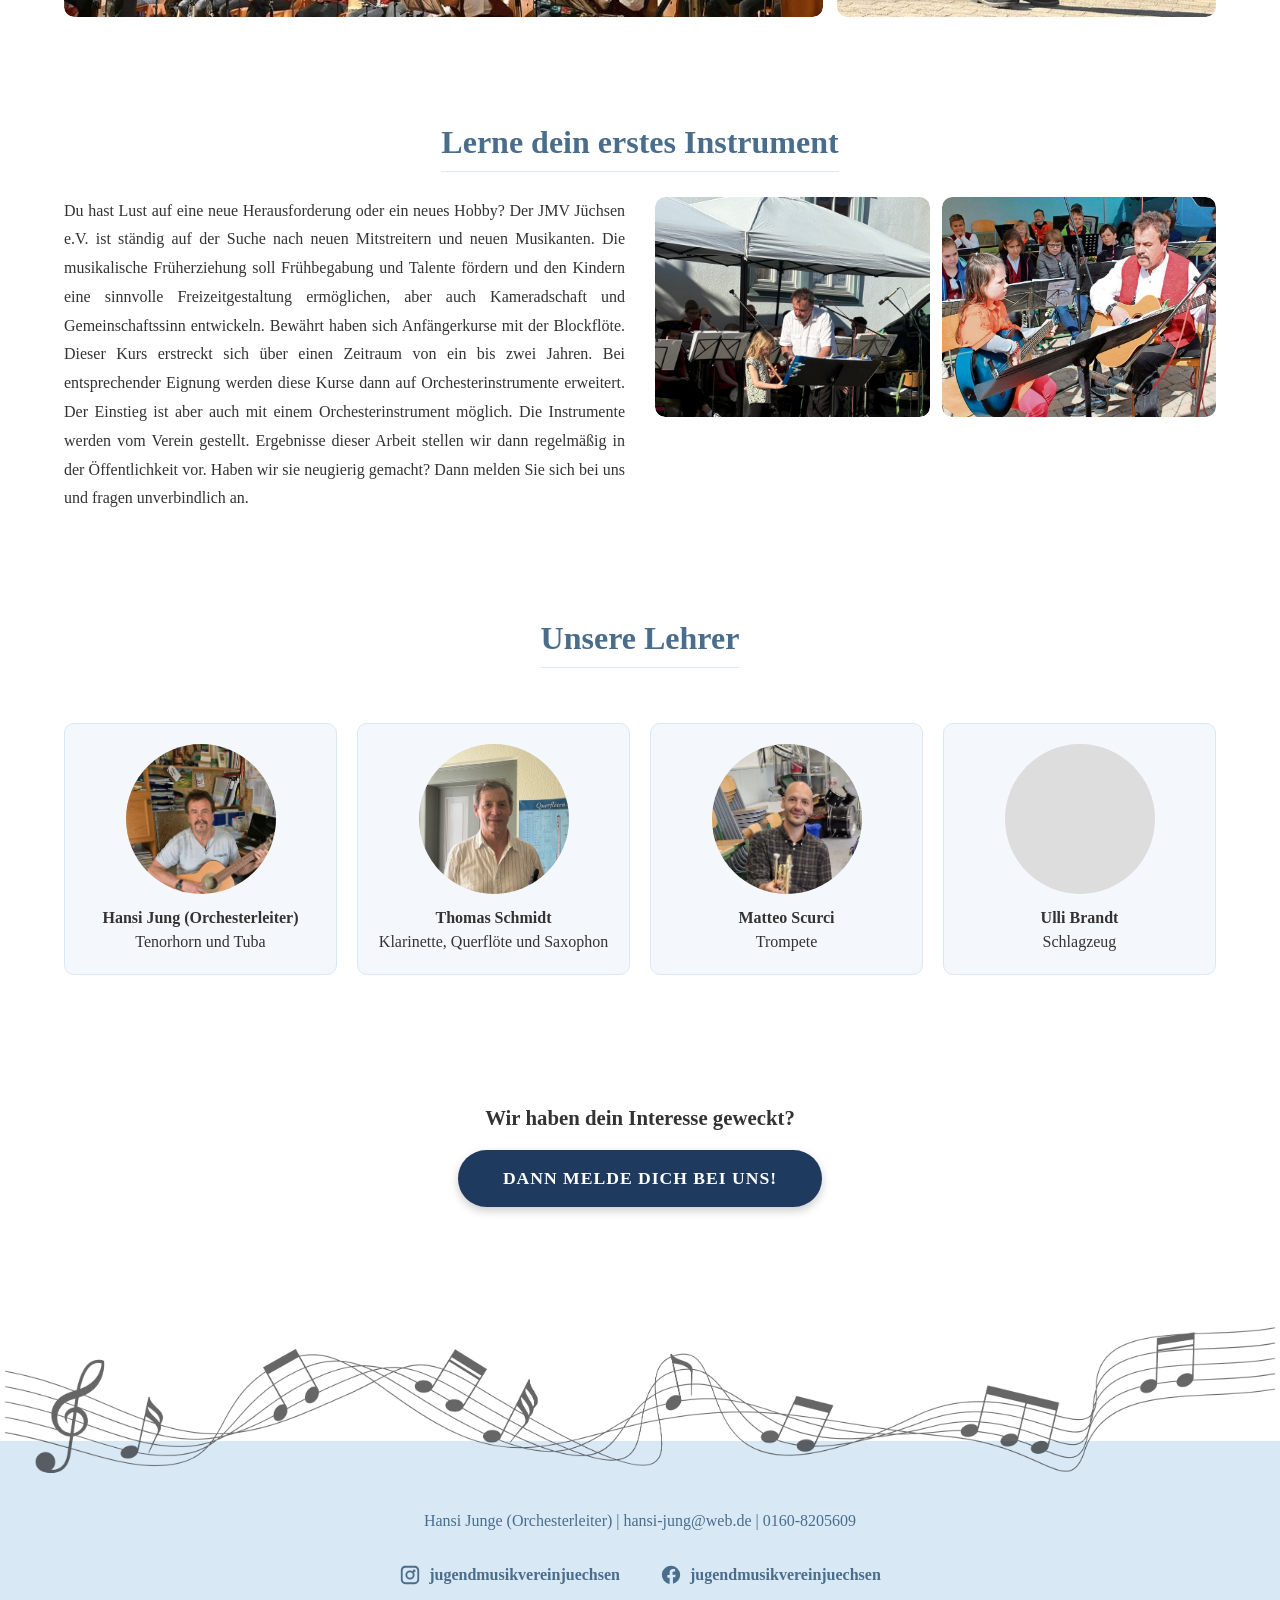
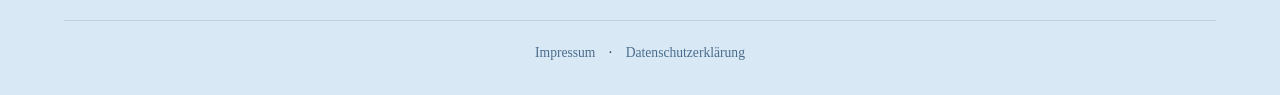
==== commit d652a352: "update pages" ====
--- a/index.html
+++ b/index.html
@@ -3,10 +3,24 @@
 <head>
     <meta charset="UTF-8">
     <meta name="viewport" content="width=device-width, initial-scale=1.0">
+    <meta name="description" content="Impressum des Jugendmusikvereins Jüchsen e.V.">
     <title>Jugendmusikverein Jüchsen e.V.</title>
     <link rel="stylesheet" href="style.css">
 </head>
 <body>
+
+    <div class="menu-icon" onclick="toggleMenu()">☰</div>
+    <div id="side-menu" class="side-menu">
+        <!-- Schließen-Button -->
+        <a href="javascript:void(0)" class="close-btn" onclick="toggleMenu()">&times;</a>
+        <!-- Die Navigationslinks -->
+        <a href="index.html">Startseite</a>
+        <a href="#verein" onclick="toggleMenu()">Unser Verein</a>
+        <a href="#angebot" onclick="toggleMenu()">Angebot</a>
+        <a href="#mitmachen" onclick="toggleMenu()">Werde Mitglied</a>
+        <a href="#lehrer" onclick="toggleMenu()">Unsere Lehrer</a>
+        <a href="neuigkeiten.html">Termine</a>
+    </div>
 
     <header class="header">
         <div class="header-content">
@@ -156,8 +170,8 @@
 
     </main>
 
-     <div class="divider">
-            <img src="bilder/noten2.png" alt="" class="music-notes">
+    <div class="divider">
+        <img src="bilder/noten2.png" alt="" class="music-notes">
     </div>
 
     <footer class="footer">
@@ -196,5 +210,18 @@
         </div>
     </footer>
 
+
+    <script>
+    function toggleMenu() {
+        var menu = document.getElementById("side-menu");
+        if (menu.style.width === "250px") {
+                menu.style.width = "0";
+            } else {
+                menu.style.width = "250px";
+            }
+    }
+    </script>
+
+
 </body>
 </html>
--- a/style.css
+++ b/style.css
@@ -58,6 +58,57 @@
     max-height: 250px;
     width: auto;
     flex-shrink: 0;
+}
+
+.menu-icon {
+    position: fixed;
+    top: 20px;
+    right: 20px;
+    font-size: 30px;
+    color: #ffffff; /* Weißes Symbol */
+    cursor: pointer;
+    z-index: 1001; /* Liegt über allem anderen */
+    background-color: rgba(217, 232, 245, 0.6);
+    padding: 5px 10px;
+    border-radius: 5px;
+    backdrop-filter: blur(5px);    
+}
+
+.side-menu {
+    height: 100%;
+    width: 0; /* Startet geschlossen (0 Breite) */
+    position: fixed;
+    z-index: 1002; /* Liegt über dem Burger-Symbol */
+    top: 0;
+    right: 0;
+    background-color: var(--light-blue); /* Ihre gewünschte Hintergrundfarbe */
+    overflow-x: hidden;
+    transition: 0.4s; /* Geschwindigkeit des Einblendens */
+    padding-top: 60px;
+    box-shadow: -2px 0 10px rgba(0, 0, 0, 0.1);
+}
+
+.side-menu a {
+    padding: 15px 30px;
+    text-decoration: none;
+    font-size: 22px;
+    color: #333333; /* Dunkle Schrift für guten Kontrast auf Hellblau */
+    display: block;
+    transition: 0.3s;
+}
+
+.side-menu a:hover {
+    background-color: rgba(255, 255, 255, 0.5); /* Weißer Schimmer beim Drüberfahren */
+    padding-left: 40px; /* Leichter Seideneffekt */
+}
+
+/* Der Schließen-Button (X) */
+.side-menu .close-btn {
+    position: absolute;
+    top: 15px;
+    right: 25px;
+    font-size: 36px;
+    color: #333333;
 }
 
 /* ============================
@@ -387,6 +438,60 @@
     transform: translateY(-2px);
 }
 
+.termine h3 {
+    padding: 20px;
+    color: var(--dark-blue);
+    font-size: 2.0rem;
+    margin: 20;
+    line-height: 1.15;
+} 
+
+table {
+    width: calc(100% - 40px);
+    border-collapse: collapse;
+    margin: 20px auto;
+    padding-right: 20px;
+    font-style: italic;
+    font-size: 1.2rem;
+    color: var(--text);
+    margin-bottom: 5%;
+}
+
+th {
+    background-color: var(--dark-blue);
+    color: #ffffff;
+    padding: 12px;
+    text-align: left;
+}
+
+td {
+    padding: 12px;
+    border-bottom: 1px solid #dddddd;
+}
+
+tr:nth-child(even) {
+    background-color: #f2f2f2;
+}
+
+tr:hover {
+    background-color: #e9e9e9;
+}
+
+.pdf a {
+    display: inline-block;
+    margin-left: 20px;
+    margin-bottom: 50px;
+    color: var(--dark-blue);
+    text-decoration: none;
+    font-weight: bold;
+}
+
+.pdf a:hover {
+    color: var(--navy);
+    text-decoration: underline;
+}
+
+
 /* ============================
    FOOTER
    ============================ */
